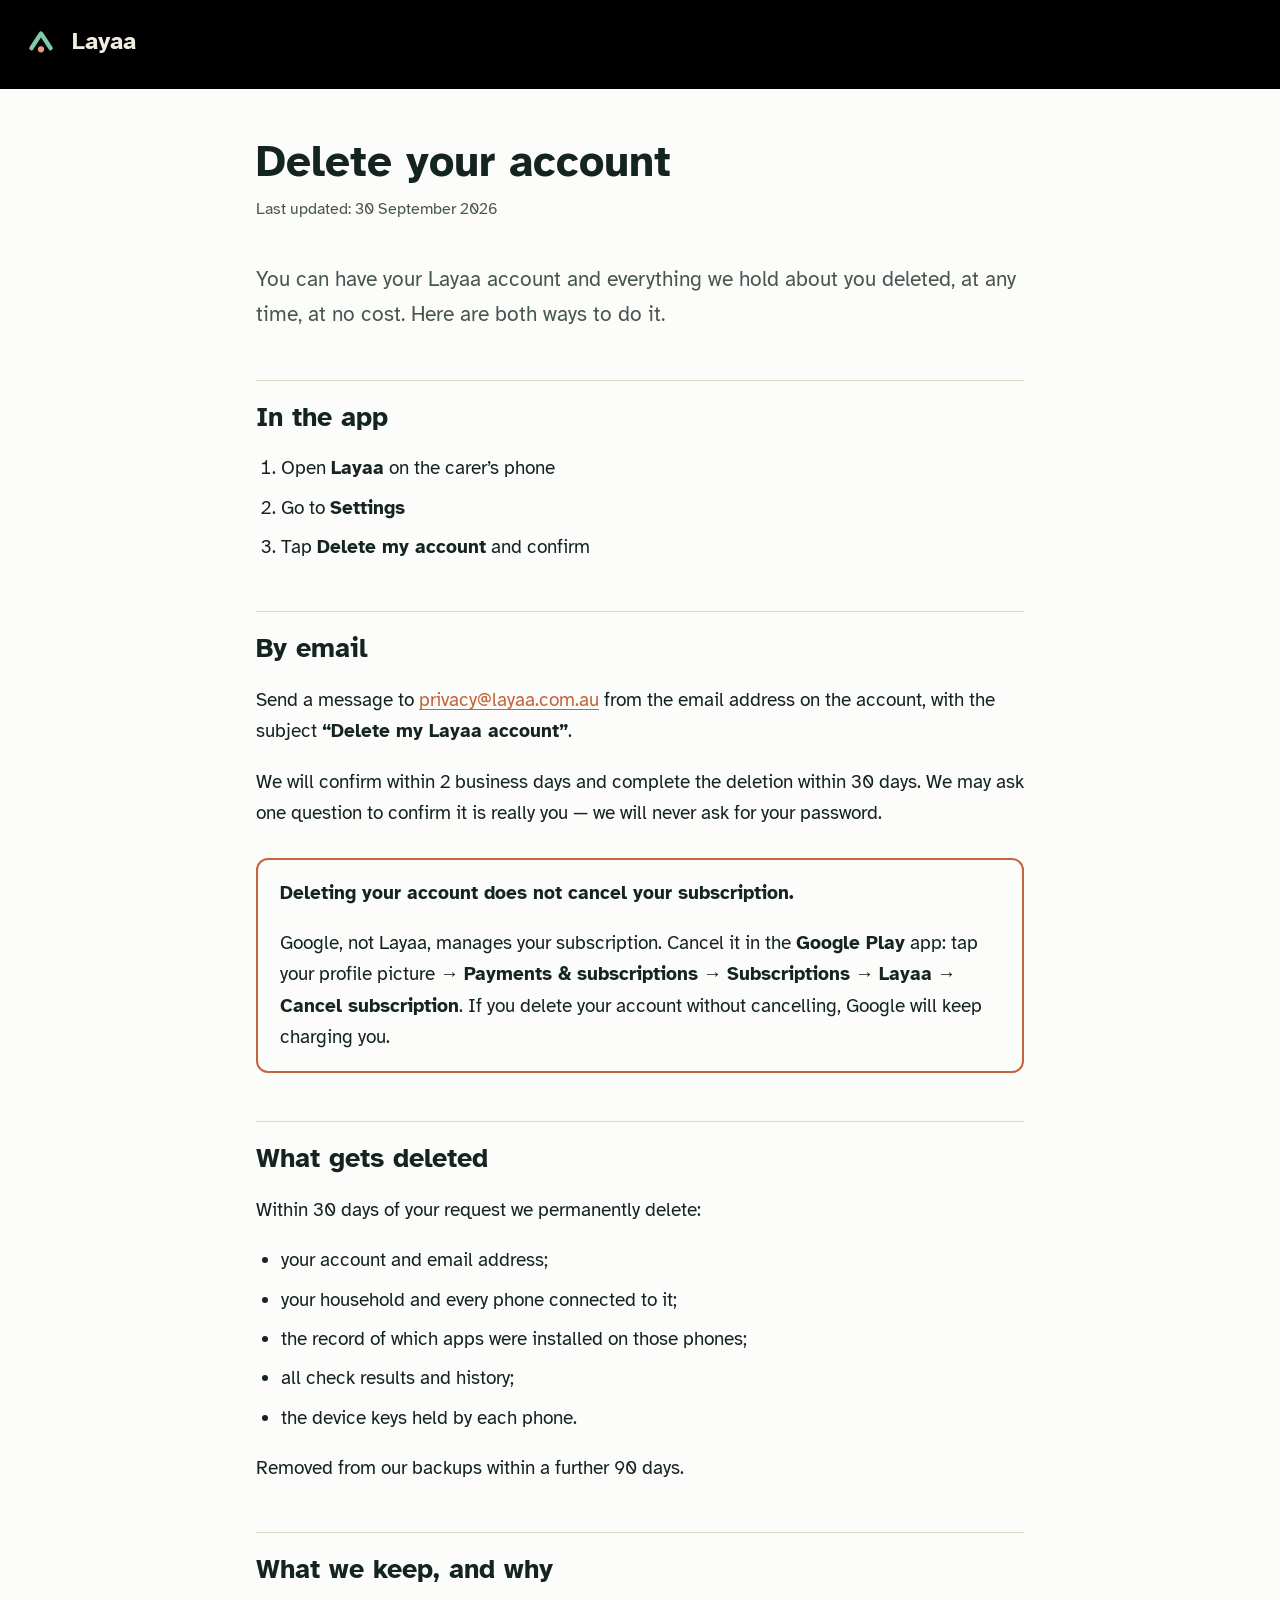
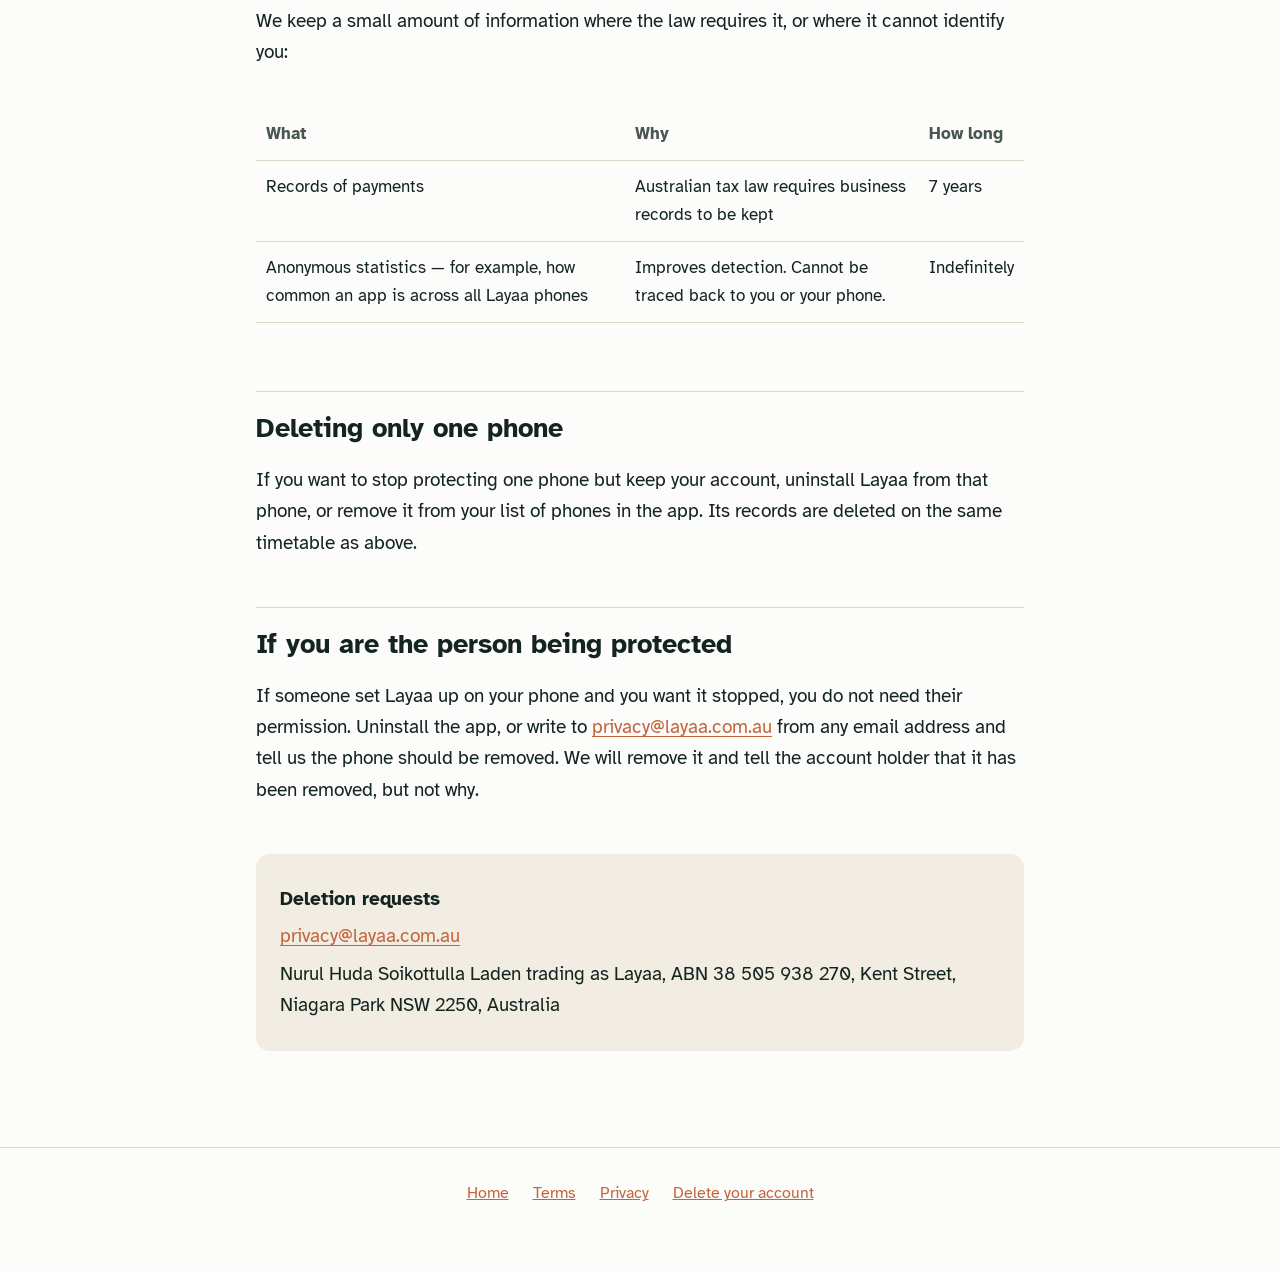
==== delete-account.html @ 8c73441f "Layaa legal pages Terms, privacy policy and account deletion for the Layaa Android app. Published he" ====
<!doctype html>
<html lang="en-AU">
<head>
<meta charset="utf-8">
<meta name="viewport" content="width=device-width, initial-scale=1">
<title>Delete your account — Layaa</title>
<meta name="description" content="How to delete your Layaa account and everything we hold about you.">
<link rel="preconnect" href="https://fonts.googleapis.com">
<link rel="preconnect" href="https://fonts.gstatic.com" crossorigin>
<link href="https://fonts.googleapis.com/css2?family=Atkinson+Hyperlegible:wght@400;700&display=swap" rel="stylesheet">
<link rel="stylesheet" href="styles.css">
</head>
<body>

<header class="masthead">
  <a href="index.html">
    <svg width="34" height="34" viewBox="0 0 120 120" aria-hidden="true">
      <path d="M26 82 L60 30 L94 82" fill="none" stroke="#7FC9AC" stroke-width="15"
            stroke-linecap="round" stroke-linejoin="round"/>
      <circle cx="60" cy="86" r="11" fill="#E8A07C"/>
    </svg>
    Layaa
  </a>
</header>

<main>

<h1>Delete your account</h1>
<p class="updated">Last updated: 30 September 2026</p>

<p class="lede">
  You can have your Layaa account and everything we hold about you deleted, at
  any time, at no cost. Here are both ways to do it.
</p>

<h2>In the app</h2>

<ol>
  <li>Open <strong>Layaa</strong> on the carer’s phone</li>
  <li>Go to <strong>Settings</strong></li>
  <li>Tap <strong>Delete my account</strong> and confirm</li>
</ol>

<h2>By email</h2>

<p>
  Send a message to
  <a href="mailto:privacy@layaa.com.au?subject=Delete%20my%20Layaa%20account">privacy@layaa.com.au</a>
  from the email address on the account, with the subject
  <strong>“Delete my Layaa account”</strong>.
</p>

<p>
  We will confirm within 2 business days and complete the deletion within 30
  days. We may ask one question to confirm it is really you — we will never ask
  for your password.
</p>

<div class="callout">
  <p style="margin-top:0"><strong>Deleting your account does not cancel your subscription.</strong></p>
  <p style="margin-bottom:0">
    Google, not Layaa, manages your subscription. Cancel it in the
    <strong>Google Play</strong> app: tap your profile picture →
    <strong>Payments &amp; subscriptions</strong> → <strong>Subscriptions</strong>
    → <strong>Layaa</strong> → <strong>Cancel subscription</strong>. If you
    delete your account without cancelling, Google will keep charging you.
  </p>
</div>

<h2>What gets deleted</h2>

<p>Within 30 days of your request we permanently delete:</p>

<ul>
  <li>your account and email address;</li>
  <li>your household and every phone connected to it;</li>
  <li>the record of which apps were installed on those phones;</li>
  <li>all check results and history;</li>
  <li>the device keys held by each phone.</li>
</ul>

<p>Removed from our backups within a further 90 days.</p>

<h2>What we keep, and why</h2>

<p>
  We keep a small amount of information where the law requires it, or where it
  cannot identify you:
</p>

<div class="table-scroll">
<table>
  <thead>
    <tr><th>What</th><th>Why</th><th>How long</th></tr>
  </thead>
  <tbody>
    <tr>
      <td>Records of payments</td>
      <td>Australian tax law requires business records to be kept</td>
      <td>7 years</td>
    </tr>
    <tr>
      <td>Anonymous statistics — for example, how common an app is across all
          Layaa phones</td>
      <td>Improves detection. Cannot be traced back to you or your phone.</td>
      <td>Indefinitely</td>
    </tr>
  </tbody>
</table>
</div>

<h2>Deleting only one phone</h2>

<p>
  If you want to stop protecting one phone but keep your account, uninstall
  Layaa from that phone, or remove it from your list of phones in the app. Its
  records are deleted on the same timetable as above.
</p>

<h2>If you are the person being protected</h2>

<p>
  If someone set Layaa up on your phone and you want it stopped, you do not need
  their permission. Uninstall the app, or write to
  <a href="mailto:privacy@layaa.com.au">privacy@layaa.com.au</a> from any email
  address and tell us the phone should be removed. We will remove it and tell
  the account holder that it has been removed, but not why.
</p>

<div class="contact">
  <p><strong>Deletion requests</strong></p>
  <p><a href="mailto:privacy@layaa.com.au?subject=Delete%20my%20Layaa%20account">privacy@layaa.com.au</a></p>
  <p>Nurul Huda Soikottulla Laden trading as Layaa, ABN 38 505 938 270, Kent Street, Niagara Park NSW 2250, Australia</p>
</div>

</main>

<footer>
  <a href="index.html">Home</a>
  <a href="terms.html">Terms</a>
  <a href="privacy.html">Privacy</a>
  <a href="delete-account.html">Delete your account</a>
</footer>

</body>
</html>
---- styles.css ----
/* Layaa legal pages.
   Set at 19px with a 68-character measure: these are read by adult children
   making a decision on a parent's behalf, and sometimes by the parent. */

:root {
  --eucalypt: #1f5f4b;
  --clay: #c4643c;
  --sand: #f2ede3;
  --paper: #fcfcfb;
  --ink: #14241f;
  --ink-muted: #47564e;
  --line: #ddd5c6;
  --measure: 68ch;
}

@media (prefers-color-scheme: dark) {
  :root {
    --eucalypt: #7fc9ac;
    --clay: #e8a07c;
    --sand: #1a201d;
    --paper: #14181c;
    --ink: #f2f4f6;
    --ink-muted: #b6bcc4;
    --line: #39414a;
  }
}

*, *::before, *::after { box-sizing: border-box; }

html { -webkit-text-size-adjust: 100%; }

body {
  margin: 0;
  background: var(--paper);
  color: var(--ink);
  font-family: "Atkinson Hyperlegible", -apple-system, BlinkMacSystemFont,
    "Segoe UI", Helvetica, Arial, sans-serif;
  font-size: 19px;
  line-height: 1.65;
}

.masthead {
  background: #000;
  padding: 20px 24px;
}

.masthead a {
  display: inline-flex;
  align-items: center;
  gap: 14px;
  color: var(--sand);
  text-decoration: none;
  font-weight: 700;
  font-size: 24px;
}

.masthead svg { display: block; }

main {
  max-width: var(--measure);
  margin: 0 auto;
  padding: 48px 24px 96px;
}

h1 {
  font-size: clamp(32px, 6vw, 44px);
  line-height: 1.15;
  margin: 0 0 8px;
}

h2 {
  font-size: clamp(23px, 4vw, 27px);
  line-height: 1.25;
  margin: 48px 0 12px;
  padding-top: 20px;
  border-top: 1px solid var(--line);
}

h3 {
  font-size: 20px;
  margin: 28px 0 8px;
}

p, li { color: var(--ink); }

a { color: var(--clay); }
a:hover { color: var(--eucalypt); }

.updated {
  color: var(--ink-muted);
  font-size: 16px;
  margin: 0 0 40px;
}

.lede {
  font-size: 21px;
  color: var(--ink-muted);
  margin-bottom: 36px;
}

/* A plain-English summary above each dense section. The legal text still
   governs, but nobody should have to read it to know what it says. */
.plain {
  background: var(--sand);
  border-left: 4px solid var(--eucalypt);
  border-radius: 0 12px 12px 0;
  padding: 16px 20px;
  margin: 16px 0 24px;
}

.plain strong { color: var(--eucalypt); }

.callout {
  border: 2px solid var(--clay);
  border-radius: 12px;
  padding: 18px 22px;
  margin: 28px 0;
}

.draft {
  background: #fff4e5;
  border: 2px solid #b8791f;
  color: #4a3208;
  border-radius: 12px;
  padding: 18px 22px;
  margin: 0 0 40px;
}

@media (prefers-color-scheme: dark) {
  .draft { background: #2e2310; color: #f3e2c4; border-color: #b8791f; }
}

table {
  width: 100%;
  border-collapse: collapse;
  margin: 20px 0;
  font-size: 17px;
}

th, td {
  text-align: left;
  padding: 12px 10px;
  border-bottom: 1px solid var(--line);
  vertical-align: top;
}

th { color: var(--ink-muted); font-weight: 700; }

.table-scroll { overflow-x: auto; }

ul, ol { padding-left: 1.3em; }
li { margin-bottom: 8px; }

.contact {
  background: var(--sand);
  border-radius: 14px;
  padding: 24px;
  margin-top: 48px;
}

.contact p { margin: 6px 0; }

footer {
  border-top: 1px solid var(--line);
  padding: 32px 24px 64px;
  text-align: center;
  color: var(--ink-muted);
  font-size: 16px;
}

footer a { margin: 0 10px; }

/* Touch targets stay comfortable for older hands. */
a, button { min-height: 44px; }
main a { text-underline-offset: 3px; }

:focus-visible {
  outline: 3px solid var(--clay);
  outline-offset: 2px;
  border-radius: 4px;
}
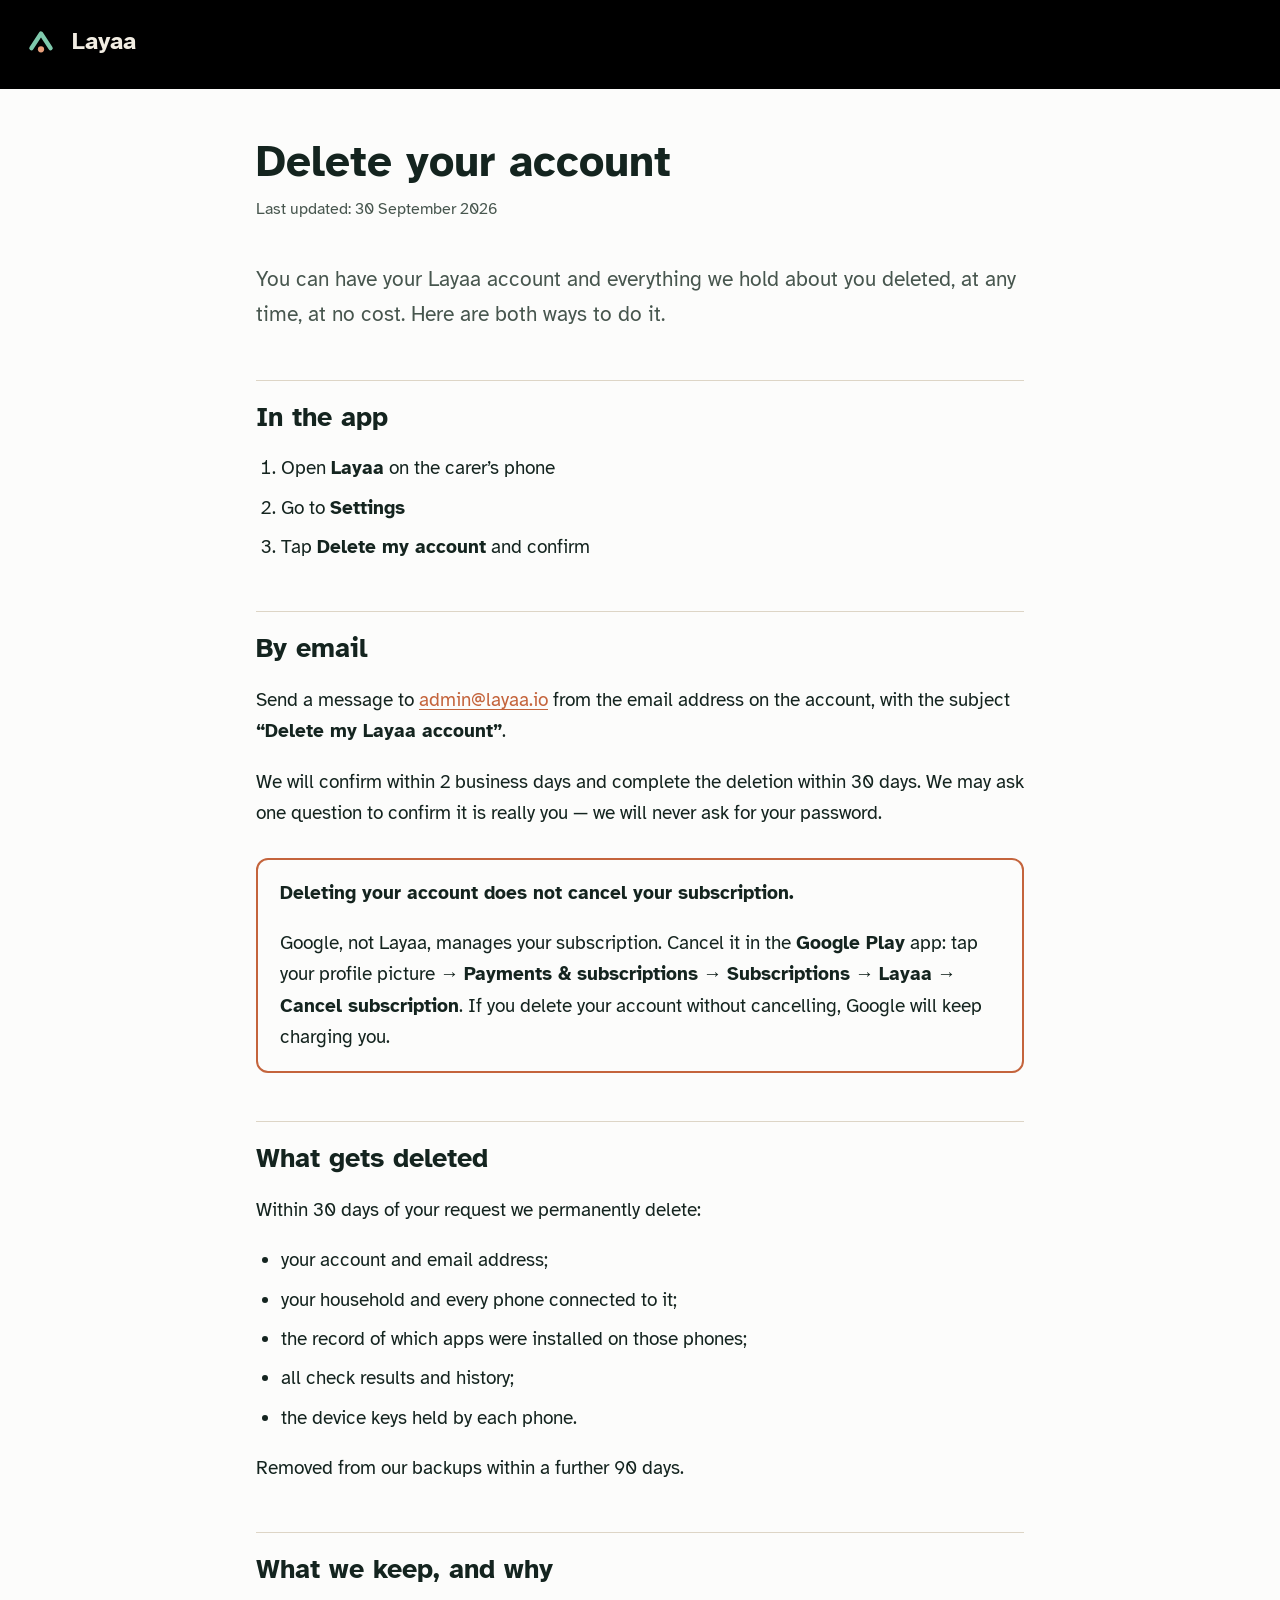
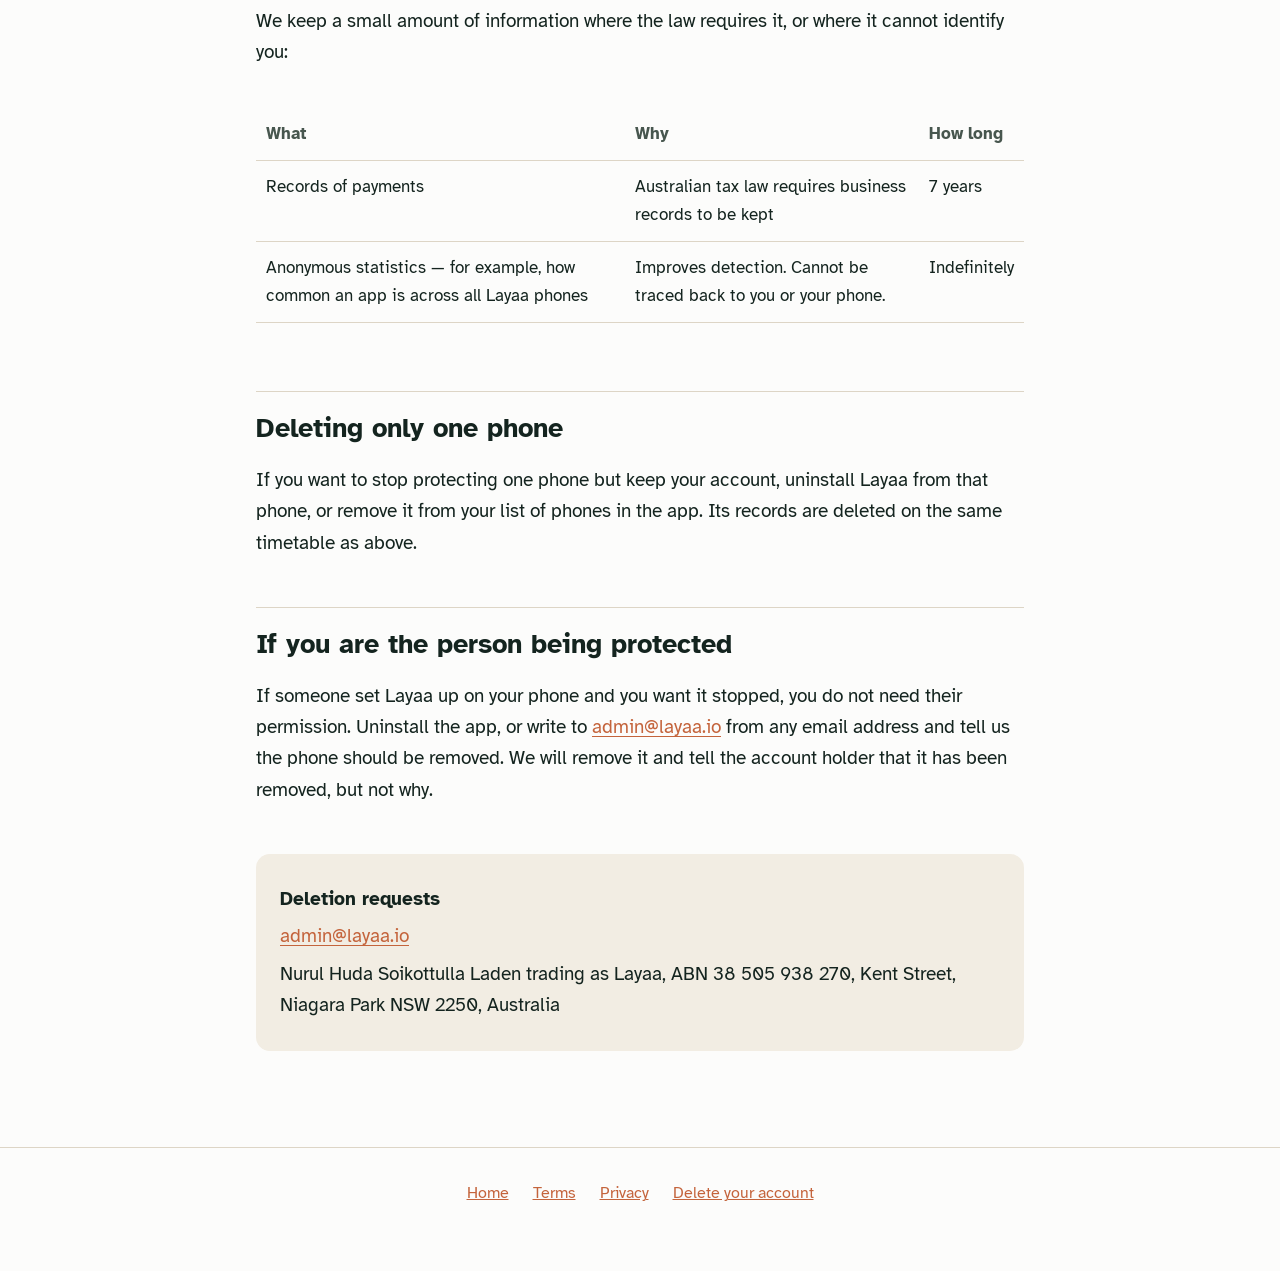
==== commit 4690b31e: "Move to layaa.io and remove the draft banners Contact addresses are now hello@layaa.io for customers" ====
--- a/delete-account.html
+++ b/delete-account.html
@@ -45,7 +45,7 @@
 
 <p>
   Send a message to
-  <a href="mailto:privacy@layaa.com.au?subject=Delete%20my%20Layaa%20account">privacy@layaa.com.au</a>
+  <a href="mailto:admin@layaa.io?subject=Delete%20my%20Layaa%20account">admin@layaa.io</a>
   from the email address on the account, with the subject
   <strong>“Delete my Layaa account”</strong>.
 </p>
@@ -122,14 +122,14 @@
 <p>
   If someone set Layaa up on your phone and you want it stopped, you do not need
   their permission. Uninstall the app, or write to
-  <a href="mailto:privacy@layaa.com.au">privacy@layaa.com.au</a> from any email
+  <a href="mailto:admin@layaa.io">admin@layaa.io</a> from any email
   address and tell us the phone should be removed. We will remove it and tell
   the account holder that it has been removed, but not why.
 </p>
 
 <div class="contact">
   <p><strong>Deletion requests</strong></p>
-  <p><a href="mailto:privacy@layaa.com.au?subject=Delete%20my%20Layaa%20account">privacy@layaa.com.au</a></p>
+  <p><a href="mailto:admin@layaa.io?subject=Delete%20my%20Layaa%20account">admin@layaa.io</a></p>
   <p>Nurul Huda Soikottulla Laden trading as Layaa, ABN 38 505 938 270, Kent Street, Niagara Park NSW 2250, Australia</p>
 </div>
 
